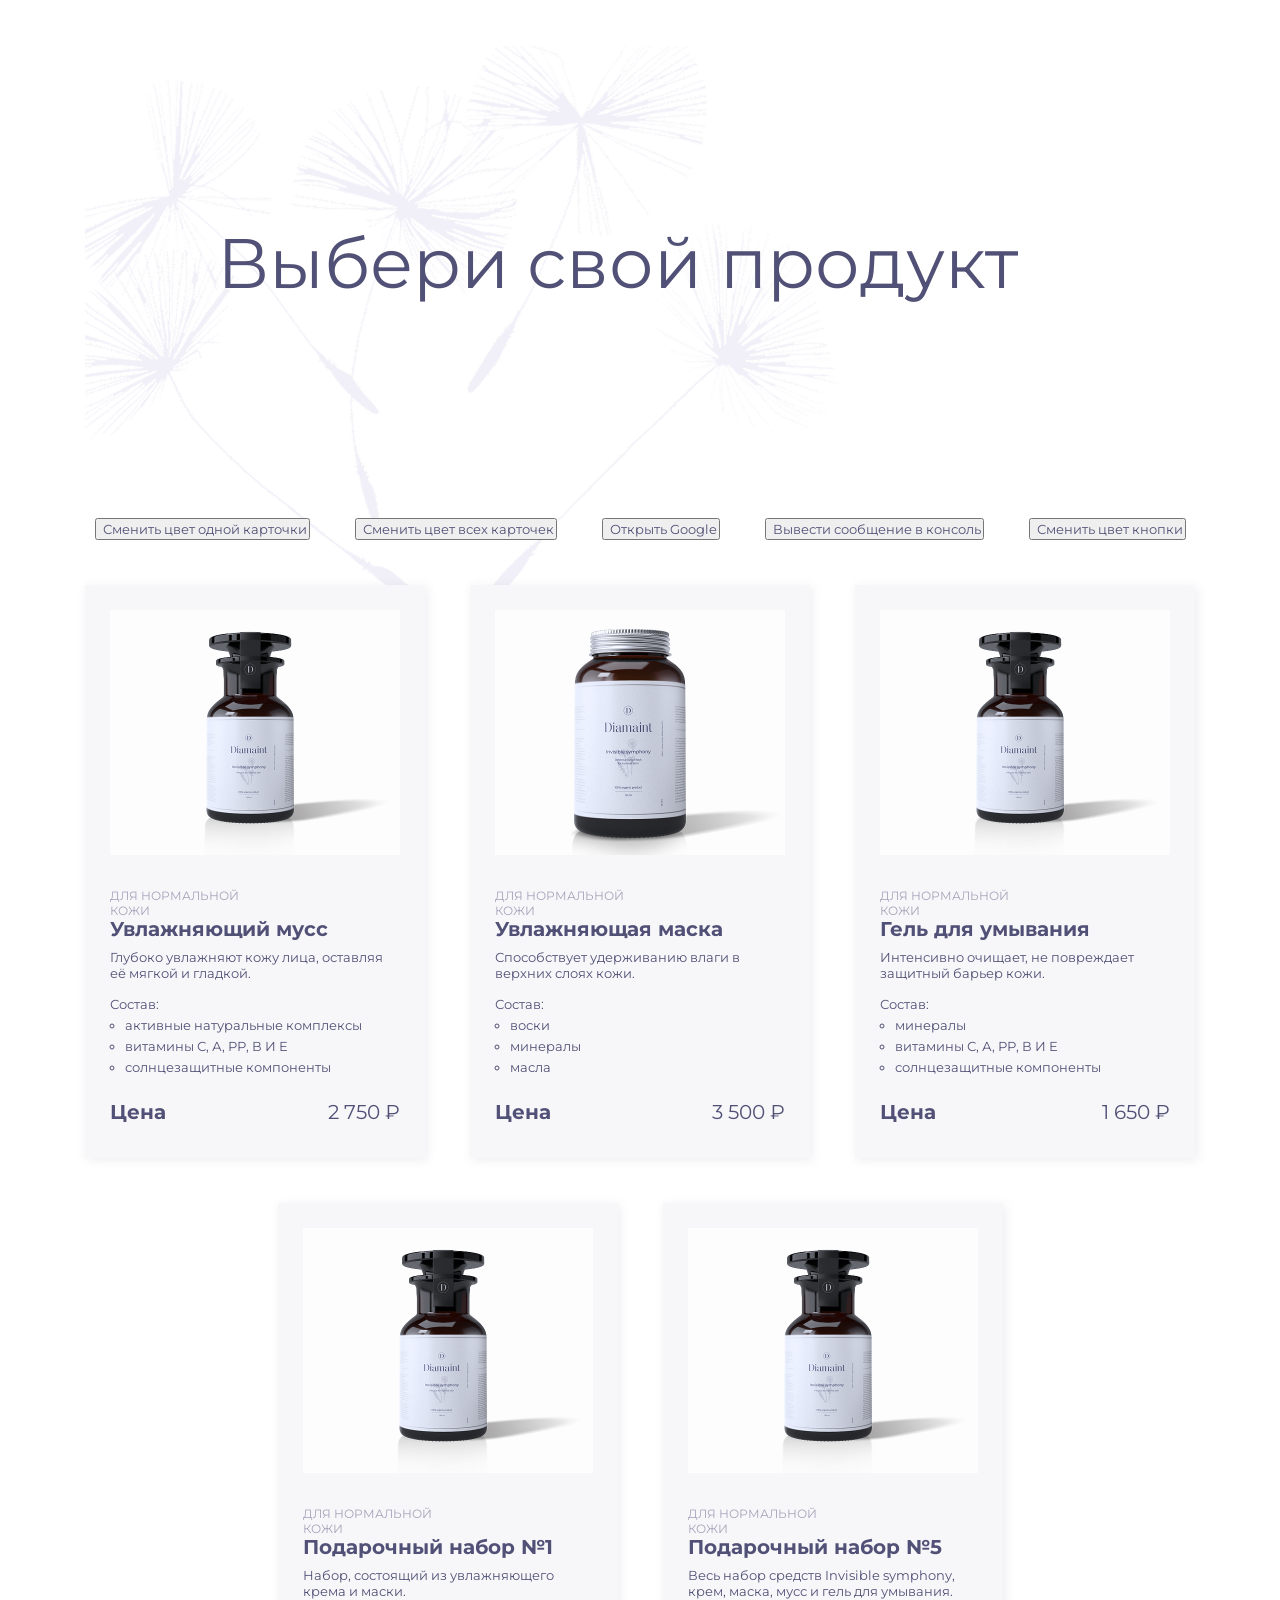
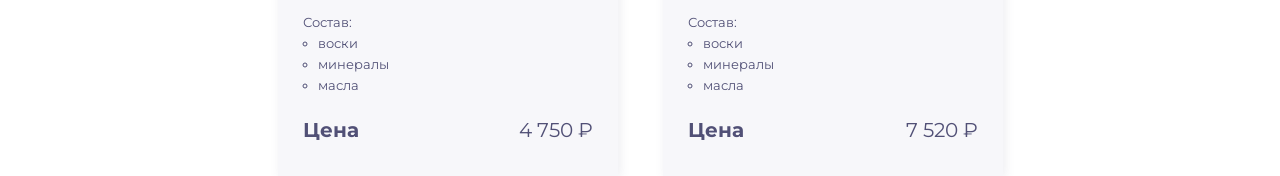
==== index.html @ 252ef2b2 "homework-7" ====
<!DOCTYPE html>
<html lang="en">
<head>
  <meta charset="UTF-8">
  <meta name="viewport" content="width=device-width, initial-scale=1.0">
  <title>Product card</title>
  <link rel="stylesheet" href="/style.css">
  <link rel="preconnect" href="https://fonts.googleapis.com">
  <link rel="preconnect" href="https://fonts.gstatic.com" crossorigin>
  <link href="https://fonts.googleapis.com/css2?family=Inter:ital,opsz,wght@0,14..32,100..900;1,14..32,100..900&family=Montserrat:ital,wght@0,100..900;1,100..900&family=PT+Serif:ital,wght@0,400;0,700;1,400;1,700&family=Roboto:ital,wght@0,100..900;1,100..900&display=swap" rel="stylesheet">
</head>
<body>
  <div>
    <header>
      <h1 class="main-title">Выбери свой продукт</h1>
    </header>

    <ul class="cards-group">
    <button class="change-card-color btn-style">Сменить цвет одной карточки</button>
    <button class="change-cards-color btn-style">Сменить цвет всех карточек</button>
    <button class="open-google-page btn-style">Открыть Google</button>
    <button class="console-log-message btn-style">Вывести сообщение в консоль</button>
    <button class="btn-color btn-style">Сменить цвет кнопки</button>
      <div class="bg-flowers"></div>
      <li class="cards-group-item">
        <div class="card-container">
          <img src="/images/mousse.png" alt="mousse" class="product-image" width="290px" height="245px">
          <p class="product-category">для нормальной кожи</p>
          <h3 class="product-name">Увлажняющий мусс</h3>
          <p class="product-description">Глубоко увлажняют кожу лица, оставляя её мягкой и гладкой.</p>
          <p>Состав:</p>
          <ul class="product-compound">
            <li class="product-compound-item">активные натуральные комплексы</li>
            <li class="product-compound-item">витамины С, А, РР, В И Е</li>
            <li class="product-compound-item">солнцезащитные компоненты</li>
          </ul>
          <div class="product-price-container">
            <span class="product-price-label">Цена</span>
            <span class="product-price">2 750 &#8381</span>
          </div>
        </div>
      </li>
      <li class="cards-group-item">
        <div class="card-container">
          <img src="/images/mask.png" alt="mousse" class="product-image" width="290px" height="245px">
          <p class="product-category">для нормальной кожи</p>
          <h3 class="product-name">Увлажняющая маска</h3>
          <p class="product-description">Способствует удерживанию влаги в верхних слоях кожи.</p>
          <p>Состав:</p>
          <ul class="product-compound">
            <li class="product-compound-item">воски</li>
            <li class="product-compound-item">минералы</li>
            <li class="product-compound-item">масла</li>
          </ul>
          <div class="product-price-container">
            <span class="product-price-label">Цена</span>
            <span class="product-price">3 500 &#8381</span>
          </div>
        </div>
      </li>
      <li class="cards-group-item">
        <div class="card-container">
          <img src="/images/mousse.png" alt="mousse" class="product-image" width="290px" height="245px">
          <p class="product-category">для нормальной кожи</p>
          <h3 class="product-name">Гель для умывания</h3>
          <p class="product-description">Интенсивно очищает, не повреждает защитный барьер кожи.</p>
          <p>Состав:</p>
          <ul class="product-compound">
            <li class="product-compound-item">минералы</li>
            <li class="product-compound-item">витамины С, А, РР, В И Е</li>
            <li class="product-compound-item">солнцезащитные компоненты</li>
          </ul>
          <div class="product-price-container">
            <span class="product-price-label">Цена</span>
            <span class="product-price">1 650 &#8381</span>
          </div>
        </div>
      </li>
      <li class="cards-group-item">
        <div class="card-container">
          <img src="/images/mousse.png" alt="mousse" class="product-image" width="290px" height="245px">
          <p class="product-category">для нормальной кожи</p>
          <h3 class="product-name">Подарочный набор №1</h3>
          <p class="product-description">Набор, состоящий из увлажняющего крема и маски.</p>
          <p>Состав:</p>
          <ul class="product-compound">
            <li class="product-compound-item">воски</li>
            <li class="product-compound-item">минералы</li>
            <li class="product-compound-item">масла</li>
          </ul>
          <div class="product-price-container">
            <span class="product-price-label">Цена</span>
            <span class="product-price">4 750 &#8381</span>
          </div>
        </div>
      </li>
      <li class="cards-group-item">
        <div class="card-container">
          <img src="/images/mousse.png" alt="mousse" class="product-image" width="290px" height="245px">
          <p class="product-category">для нормальной кожи</p>
          <h3 class="product-name">Подарочный набор №5</h3>
          <p class="product-description">Весь набор средств Invisible symphony, крем, маска, мусс и гель для умывания.</p>
          <p>Состав:</p>
          <ul class="product-compound">
            <li class="product-compound-item">воски</li>
            <li class="product-compound-item">минералы</li>
            <li class="product-compound-item">масла</li>
          </ul>
          <div class="product-price-container">
            <span class="product-price-label">Цена</span>
            <span class="product-price">7 520 &#8381</span>
          </div>
        </div>
      </li>
    </ul>

    <script src="main.js"></script>
    <script src="homework-5.js"></script>
    <script src="homework-6.js"></script>
    <script src="homework-7.js" type="module"></script>
  </div>
</body>
</html>
---- style.css ----
* {
  box-sizing: border-box;
  margin: 0;
  font-family: 'Montserrat', sans-serif;
  font-size: 13px;
  color: #515076;
}

.bg-yellow {
  background-color: #ffff00;
}

.main-title {
  font-weight: 400;
  font-size: 70px;
  height: 78px;
  width: 846px;
  margin: 220px auto;
}

.btn-style {
  padding-right: 1px;
  cursor: pointer;
}

.cards-group {
  width: 1110px;
  height: 1191px;
  display: flex;
  flex-wrap: wrap;
  margin: auto;
  padding: 0;
  justify-content: center;
  gap: 45px;
  position: relative;
}

.bg-flowers {
  position: absolute;
  background-image: url("/images/flowers.png");
  background-repeat: no-repeat;
  width: 790px;
  height: 697px;
  z-index: -1;
  top: -518px;
  left: 0px;
}

.cards-group-item {
   list-style-type: none;
   width: 340px;
   height: 573px;
}

.card-container {
  width: 340px;
  height: 573px;
  background-color: #F7F7FA;
  box-shadow: 2px 2px 10px 0px #5150761A;
  padding: 25px;
}

.product-category {
  font-size: 12px;
  width: 171px;
  height: 24px;
  color: #A5A3B9;
  text-transform: uppercase;
  margin-top: 30px;
  margin-bottom: 5px;
}

.product-name {
  font-size: 20px;
  height: 27px;
  font-weight: 700;
  margin-bottom: 5px;
}

.product-description {
  width: 287px;
  height: 36;
  font-size: 13px;
  margin-bottom: 15px;
}

.product-compound {
  padding-left: 15px;
  list-style-type: circle;
}

.product-compound-item {
  margin-top: 5px;
}

.product-price-container {
  margin-top: 25px;
  display: flex;
  justify-content: space-between;
  width: 290px;
  height: 24px;
}

.product-price-label {
  font-weight: 700;
  font-size: 20px;
}

.product-price {
  font-size: 20px;
}
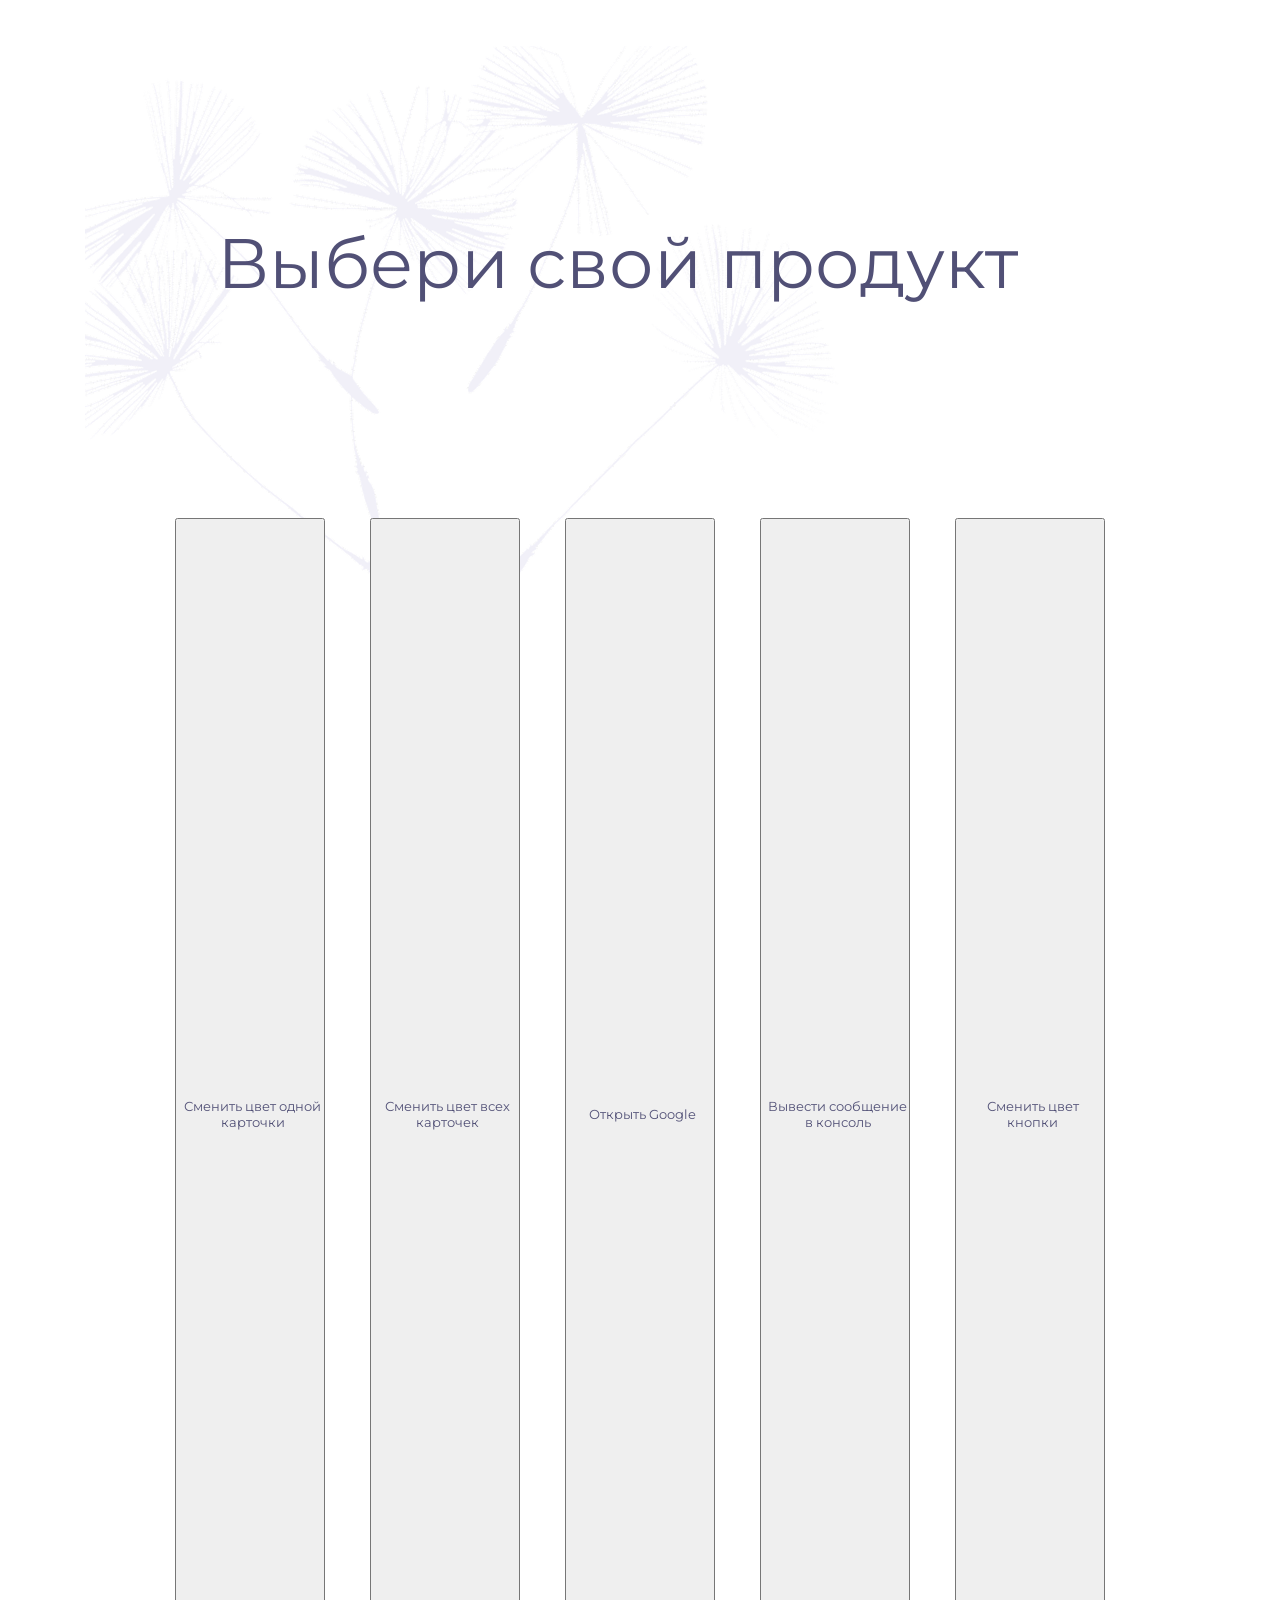
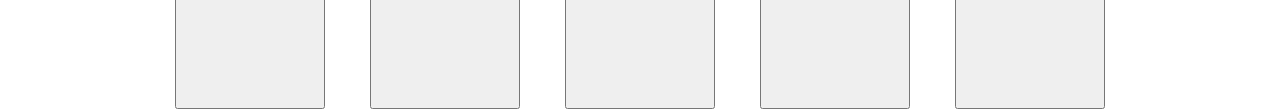
==== commit 8f93b037: "fix: fix errors" ====
--- a/index.html
+++ b/index.html
@@ -16,108 +16,37 @@
     </header>
 
     <ul class="cards-group">
-    <button class="change-card-color btn-style">Сменить цвет одной карточки</button>
-    <button class="change-cards-color btn-style">Сменить цвет всех карточек</button>
-    <button class="open-google-page btn-style">Открыть Google</button>
-    <button class="console-log-message btn-style">Вывести сообщение в консоль</button>
-    <button class="btn-color btn-style">Сменить цвет кнопки</button>
+      <button class="change-card-color btn-style">Сменить цвет одной карточки</button>
+      <button class="change-cards-color btn-style">Сменить цвет всех карточек</button>
+      <button class="open-google-page btn-style">Открыть Google</button>
+      <button class="console-log-message btn-style">Вывести сообщение в консоль</button>
+      <button class="btn-color btn-style">Сменить цвет кнопки</button>
       <div class="bg-flowers"></div>
+    </ul>
+
+    <template class="cards-template">
       <li class="cards-group-item">
         <div class="card-container">
-          <img src="/images/mousse.png" alt="mousse" class="product-image" width="290px" height="245px">
-          <p class="product-category">для нормальной кожи</p>
-          <h3 class="product-name">Увлажняющий мусс</h3>
-          <p class="product-description">Глубоко увлажняют кожу лица, оставляя её мягкой и гладкой.</p>
-          <p>Состав:</p>
+          <img alt="" class="product-image" width="290px" height="245px">
+          <p class="product-category"></p>
+          <h3 class="product-name"></h3>
+          <p class="product-description"></p>
+          <p class="composition">Состав:</p>
           <ul class="product-compound">
-            <li class="product-compound-item">активные натуральные комплексы</li>
-            <li class="product-compound-item">витамины С, А, РР, В И Е</li>
-            <li class="product-compound-item">солнцезащитные компоненты</li>
           </ul>
           <div class="product-price-container">
             <span class="product-price-label">Цена</span>
-            <span class="product-price">2 750 &#8381</span>
+            <span class="product-price"></span>
           </div>
         </div>
       </li>
-      <li class="cards-group-item">
-        <div class="card-container">
-          <img src="/images/mask.png" alt="mousse" class="product-image" width="290px" height="245px">
-          <p class="product-category">для нормальной кожи</p>
-          <h3 class="product-name">Увлажняющая маска</h3>
-          <p class="product-description">Способствует удерживанию влаги в верхних слоях кожи.</p>
-          <p>Состав:</p>
-          <ul class="product-compound">
-            <li class="product-compound-item">воски</li>
-            <li class="product-compound-item">минералы</li>
-            <li class="product-compound-item">масла</li>
-          </ul>
-          <div class="product-price-container">
-            <span class="product-price-label">Цена</span>
-            <span class="product-price">3 500 &#8381</span>
-          </div>
-        </div>
-      </li>
-      <li class="cards-group-item">
-        <div class="card-container">
-          <img src="/images/mousse.png" alt="mousse" class="product-image" width="290px" height="245px">
-          <p class="product-category">для нормальной кожи</p>
-          <h3 class="product-name">Гель для умывания</h3>
-          <p class="product-description">Интенсивно очищает, не повреждает защитный барьер кожи.</p>
-          <p>Состав:</p>
-          <ul class="product-compound">
-            <li class="product-compound-item">минералы</li>
-            <li class="product-compound-item">витамины С, А, РР, В И Е</li>
-            <li class="product-compound-item">солнцезащитные компоненты</li>
-          </ul>
-          <div class="product-price-container">
-            <span class="product-price-label">Цена</span>
-            <span class="product-price">1 650 &#8381</span>
-          </div>
-        </div>
-      </li>
-      <li class="cards-group-item">
-        <div class="card-container">
-          <img src="/images/mousse.png" alt="mousse" class="product-image" width="290px" height="245px">
-          <p class="product-category">для нормальной кожи</p>
-          <h3 class="product-name">Подарочный набор №1</h3>
-          <p class="product-description">Набор, состоящий из увлажняющего крема и маски.</p>
-          <p>Состав:</p>
-          <ul class="product-compound">
-            <li class="product-compound-item">воски</li>
-            <li class="product-compound-item">минералы</li>
-            <li class="product-compound-item">масла</li>
-          </ul>
-          <div class="product-price-container">
-            <span class="product-price-label">Цена</span>
-            <span class="product-price">4 750 &#8381</span>
-          </div>
-        </div>
-      </li>
-      <li class="cards-group-item">
-        <div class="card-container">
-          <img src="/images/mousse.png" alt="mousse" class="product-image" width="290px" height="245px">
-          <p class="product-category">для нормальной кожи</p>
-          <h3 class="product-name">Подарочный набор №5</h3>
-          <p class="product-description">Весь набор средств Invisible symphony, крем, маска, мусс и гель для умывания.</p>
-          <p>Состав:</p>
-          <ul class="product-compound">
-            <li class="product-compound-item">воски</li>
-            <li class="product-compound-item">минералы</li>
-            <li class="product-compound-item">масла</li>
-          </ul>
-          <div class="product-price-container">
-            <span class="product-price-label">Цена</span>
-            <span class="product-price">7 520 &#8381</span>
-          </div>
-        </div>
-      </li>
-    </ul>
+    </template>
 
     <script src="main.js"></script>
     <script src="homework-5.js"></script>
     <script src="homework-6.js"></script>
     <script src="homework-7.js" type="module"></script>
+    <script src="homework-8.js" type="module"></script>
   </div>
 </body>
 </html>
--- a/style.css
+++ b/style.css
@@ -21,6 +21,7 @@
 .btn-style {
   padding-right: 1px;
   cursor: pointer;
+  width:150px;
 }
 
 .cards-group {
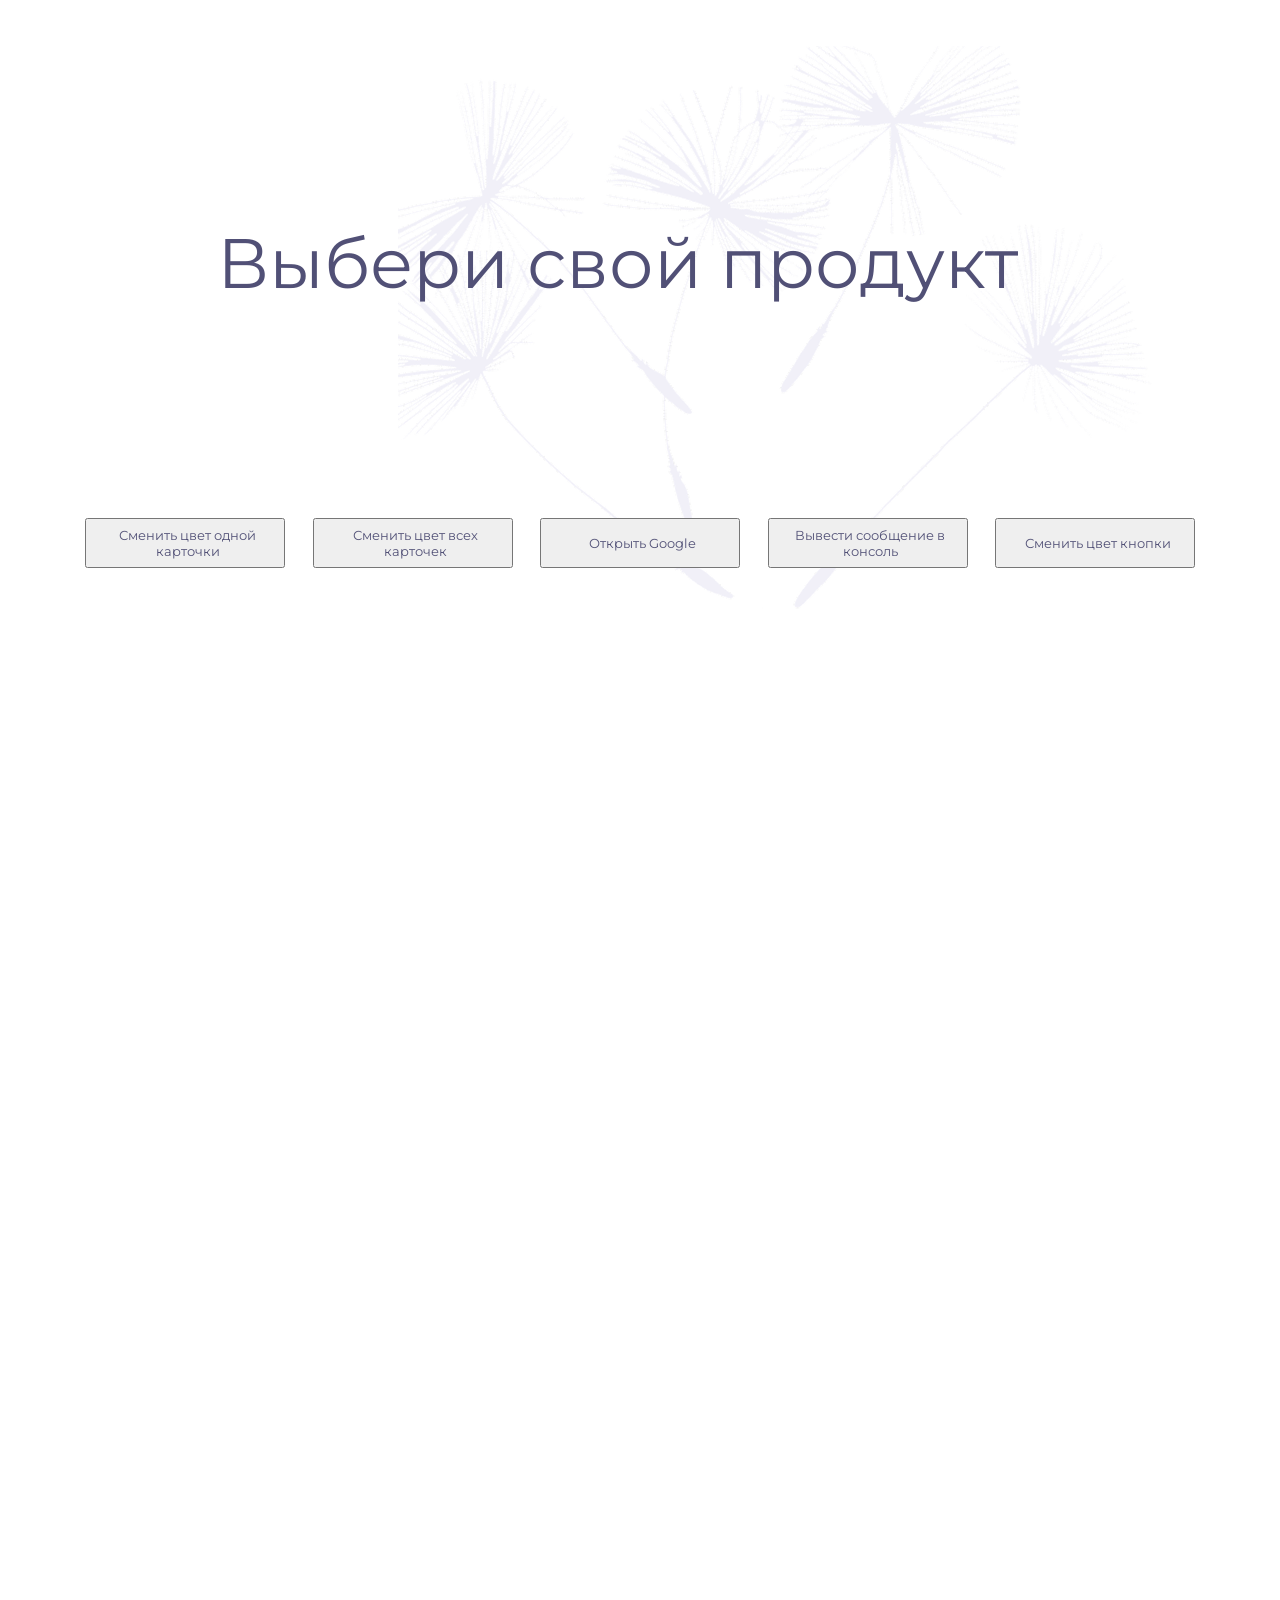
==== commit 5013b3ce: "fix: fix errors 2" ====
--- a/index.html
+++ b/index.html
@@ -14,15 +14,16 @@
     <header>
       <h1 class="main-title">Выбери свой продукт</h1>
     </header>
-
-    <ul class="cards-group">
+    <div class="buttons">      
       <button class="change-card-color btn-style">Сменить цвет одной карточки</button>
       <button class="change-cards-color btn-style">Сменить цвет всех карточек</button>
       <button class="open-google-page btn-style">Открыть Google</button>
       <button class="console-log-message btn-style">Вывести сообщение в консоль</button>
       <button class="btn-color btn-style">Сменить цвет кнопки</button>
-      <div class="bg-flowers"></div>
-    </ul>
+    </div>
+    <div class="bg-flowers"></div>
+
+    <ul class="cards-group"></ul>
 
     <template class="cards-template">
       <li class="cards-group-item">
--- a/style.css
+++ b/style.css
@@ -18,10 +18,20 @@
   margin: 220px auto;
 }
 
+
+.buttons {
+  width: 1110px;
+  margin: auto;
+  margin-bottom: 20px;
+  display: flex;
+  justify-content: space-between;
+}
+
 .btn-style {
   padding-right: 1px;
   cursor: pointer;
-  width:150px;
+  width: 200px;
+  height: 50px;
 }
 
 .cards-group {
@@ -43,8 +53,8 @@
   width: 790px;
   height: 697px;
   z-index: -1;
-  top: -518px;
-  left: 0px;
+  top: 0;
+  left: 398px;
 }
 
 .cards-group-item {
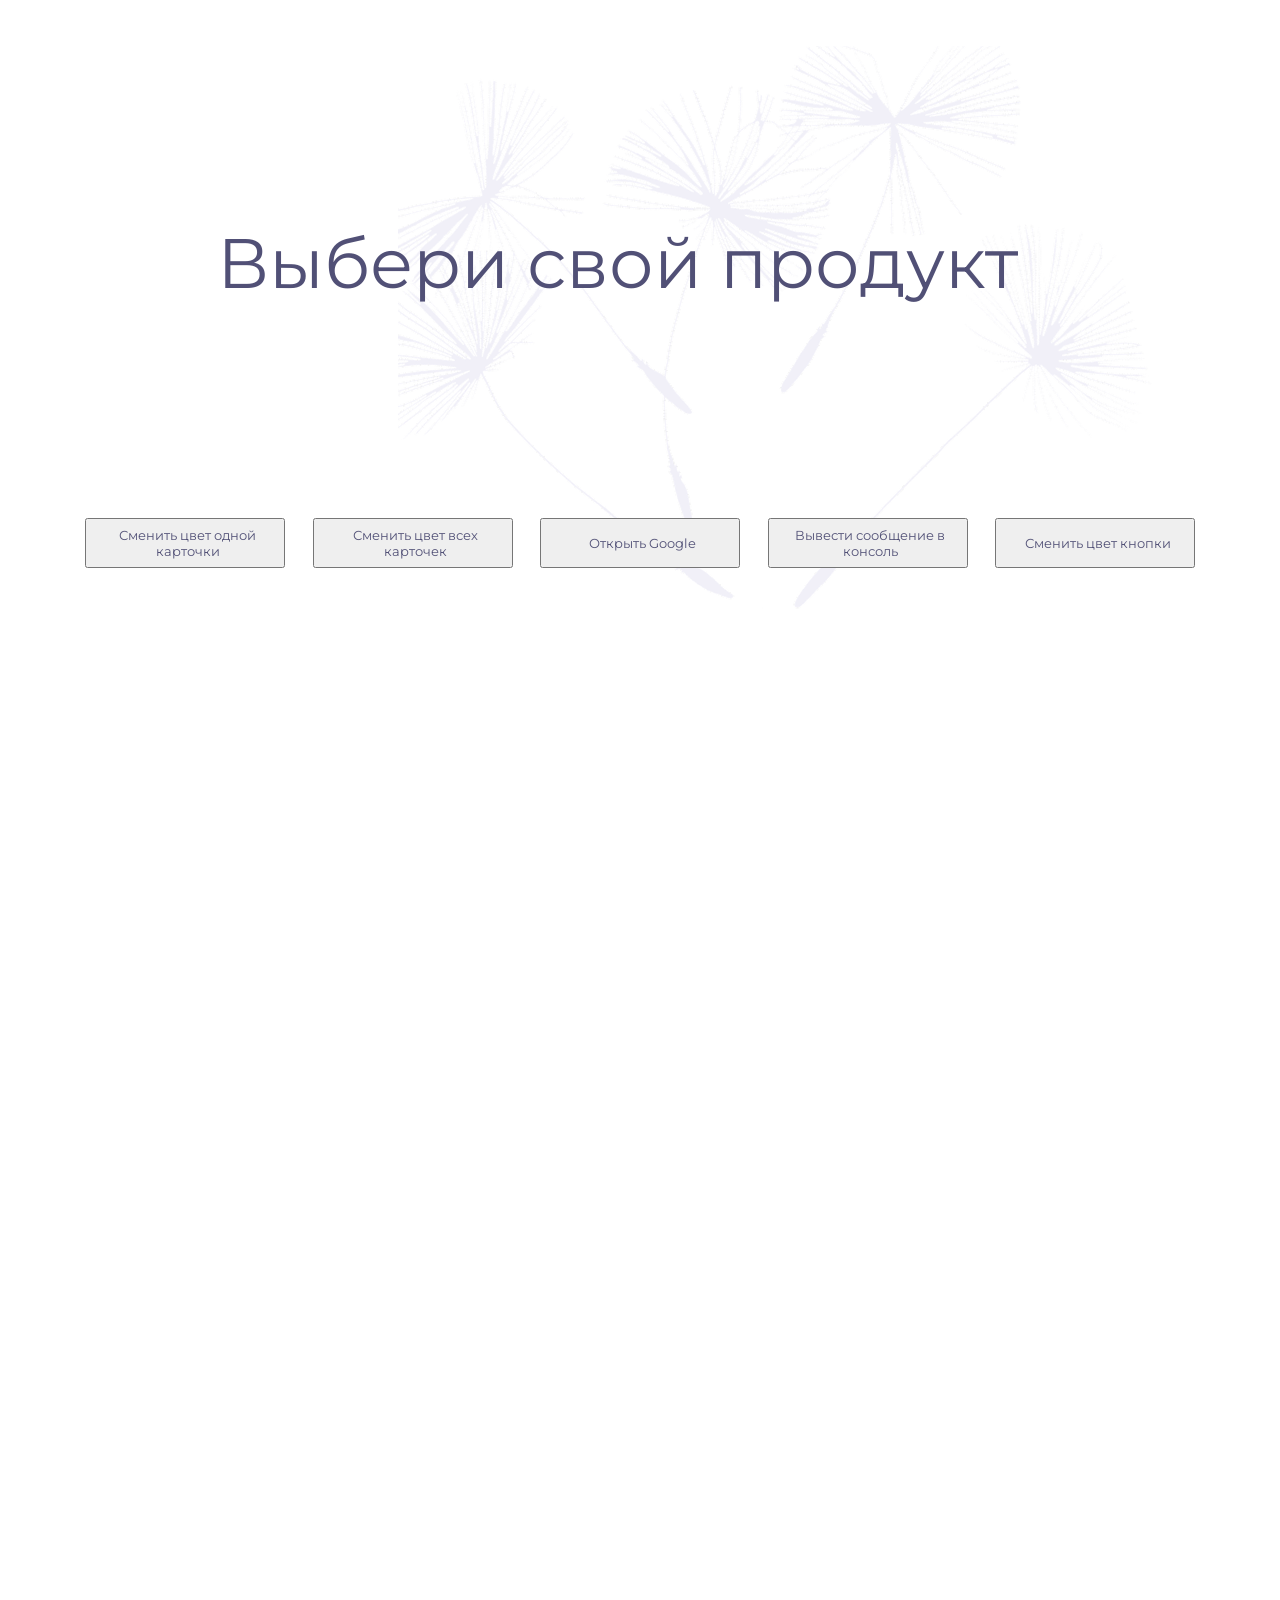
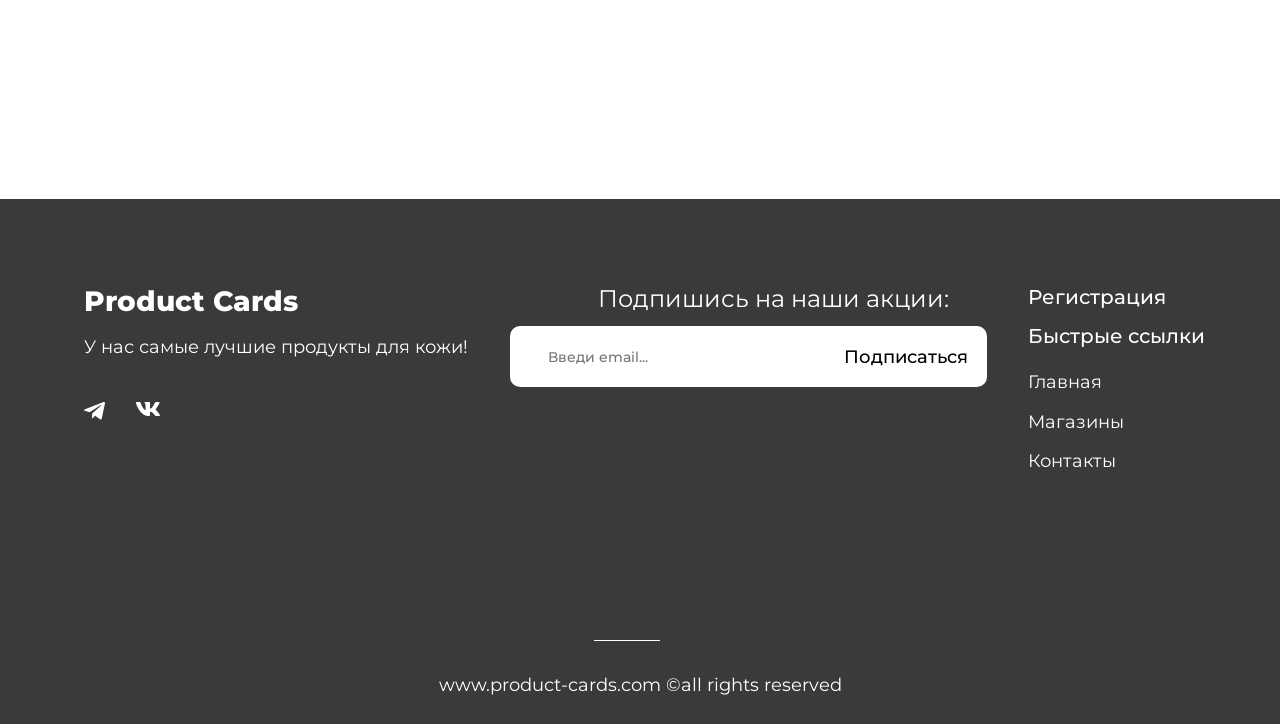
==== commit 1cad7bc1: "feat: created footer and modal" ====
--- a/index.html
+++ b/index.html
@@ -14,7 +14,7 @@
     <header>
       <h1 class="main-title">Выбери свой продукт</h1>
     </header>
-    <div class="buttons">      
+    <div class="buttons">
       <button class="change-card-color btn-style">Сменить цвет одной карточки</button>
       <button class="change-cards-color btn-style">Сменить цвет всех карточек</button>
       <button class="open-google-page btn-style">Открыть Google</button>
@@ -33,8 +33,7 @@
           <h3 class="product-name"></h3>
           <p class="product-description"></p>
           <p class="composition">Состав:</p>
-          <ul class="product-compound">
-          </ul>
+          <ul class="product-compound"></ul>
           <div class="product-price-container">
             <span class="product-price-label">Цена</span>
             <span class="product-price"></span>
@@ -43,11 +42,90 @@
       </li>
     </template>
 
+    <!-- 5. Создать кнопку "Регистрация". Создать модальное окно, используя классы "modal, modal-showed". 
+    Логика такая: при нажатии на кнопку у нас открывается модальное окно путем добавления modal-showed к div с классом modal. 
+    Не забываем добавить кнопку для закрытия модалки (крестик в углу).  
+    Важные правила создания модалки:
+    1) Задний фон должен быть затемнён, но не полностью черный (Создаем класс overlay, который будет затемнять всю страницу)
+    2) Модальное окно находиться ровно по центру страницы, независимо от масштаба -->
+
+    <!-- 6. Создать форму для регистрации внутри модального окна. 
+    Она должна содержать поля: имя, фамилия, дата рождения, логин, пароль, повторение пароля. 
+    Используйте <label> для того, что бы указать пользователю, какое поле за что отвечает. 
+    Также важно использовать placeholder (обо всем этом можно будет почитать в документации в конце поста) 
+    Разрешается добавить поля на ваше усмотрение. Все поля должны иметь валидацию. 
+    Если пользователь ввел два разных пароля или форма невалидна (используем метод checkValidity()) - мы должны предупредить его о том, 
+    что регистрация отклонена. Если регистрация успешна - выводим значения формы в лог, как в задании №4. 
+    Дополнительно мы должны добавить к этому объекту свойство createdOn и указать туда время создания (используем сущность new Date()). 
+    Также создайте внешнюю переменную user и присвойте ей этот объект. После успешной регистрации - модалка должны закрыться. -->
+    
+    <div class="overlay">
+        <div class="modal">
+          <form class="registration-form" name="registration-form">
+            <button class="modal-close-btn">X</button>
+            <label for="userName" class="reg-label">Имя:</label>
+            <input type="text" name="userName" id="userName" class="reg-input" required>
+            <label for="userSurName" class="reg-label">Фамилия:</label>
+            <input type="text" name="userSurName" id="userSurName" class="reg-input" required>
+            <label for="userAge" class="reg-label">Дата рождения:</label>
+            <input type="date" name="userAge" id="userAge" class="reg-input" required>
+            <label for="userLogin" class="reg-label">Логин:</label>
+            <input type="text" name="userLogin" id="userLogin" class="reg-input" required>
+            <label for="userPassword" class="reg-label">Пароль:</label>
+            <input type="password" name="userPassword" id="userPassword" class="reg-input"required>
+            <label for="userPassword2" class="reg-label">Повторите пароль:</label>
+            <input type="password" name="confirmPassword" id="confirm-password" class="reg-input" required>
+            <button type="submit" class="reg-submit-btn">Зарегистрироваться</button>
+          </form>
+        </div>
+    </div>
+     
+
+    <!-- 3. Сверстать данный footer (https://www.figma.com/design/H8BBp1sq6u6N0MqdF9hrsq/Untitled?node-id=0-1&t=xbP3bxfa7ojVOSJk-1), 
+     используя семантические теги (footer, nav и т.д.) -->
+    
+    <footer class="product-cards-footer">
+      <div class="footer-containner">
+        <div class="footer-title">
+          <h2 class="footer-heading">Product Cards</h2>
+          <p class="footer-description">У нас самые лучшие продукты для кожи!</p>
+          <div class="social-network-links">
+          <a href="#" class="telegram-link"><img src="/images/telegram-icon.svg" alt="telegram-link"></a>
+          <a href="#" class="vkontakte-link"><img src="/images/vkontakte-icon.svg" alt="vkontakte-link"></a>
+        </div>
+        </div>
+        <div class="subscribe">
+          <p class="subscribe-heading">Подпишись на наши акции:</p>
+          <form class="form" id="email-form">
+            <input type="email" placeholder="Введи email..." class="email-input" name="email">
+            <div class="subscribe-line"></div>
+            <button class="subscribe-button" type="submit">Подписаться</button>
+          </form>
+        </div>
+        <nav class="footer-nav">
+          <button class="registration-btn">Регистрация</button>
+          <p class="footer-nav-title">Быстрые ссылки</p>
+          <ul class="nav-list">
+            <li class="nav-list-item">Главная</li>
+            <li class="nav-list-item">Магазины</li>
+            <li class="nav-list-item">Контакты</li>
+          </ul>
+        </nav>
+      </div>
+      <address class="adress">
+        <div class="footer-adress">
+          <div class="footer-line"></div>
+          <p class="adress-text">www.product-cards.com ©all rights reserved</p> 
+        </div>
+      </address>
+    </footer>
+
     <script src="main.js"></script>
     <script src="homework-5.js"></script>
     <script src="homework-6.js"></script>
     <script src="homework-7.js" type="module"></script>
     <script src="homework-8.js" type="module"></script>
+    <script src="homework-9.js"></script>
   </div>
 </body>
 </html>
--- a/style.css
+++ b/style.css
@@ -4,6 +4,10 @@
   font-family: 'Montserrat', sans-serif;
   font-size: 13px;
   color: #515076;
+}
+
+body {
+  overlay: 0.5;
 }
 
 .bg-yellow {
@@ -119,4 +123,226 @@
 
 .product-price {
   font-size: 20px;
+}
+
+.product-cards-footer {
+  width: 100%;
+  background-color: #3A3A3A;
+  margin: 20px auto 0;
+}
+
+.footer-containner {
+  padding-top: 85px;
+  padding-left: 84px;
+  padding-right: 75px;
+  display: flex;
+  justify-content: space-between;
+  color: #FFFFFF;
+  margin:auto;
+  height: 147px;
+}
+
+.footer-heading {
+  font-weight: 800;
+  font-size: 28px;
+  color: #FFFFFF;
+}
+
+.footer-line {
+  width: 66px;
+  height: 1px;
+  background-color:#FFFFFF;
+}
+
+.footer-description {
+  font-size: 18px;
+  color: #FFFFFF;
+  padding-top: 18px;
+}
+
+.subscribe {
+  width: 477px;
+  height: 103px;
+}
+
+.subscribe-heading {
+  font-size: 24px;
+  color: #FFFFFF;
+  padding-left: 88px;
+  margin-bottom: 13px;
+}
+
+.form {
+  background-color: #FFFFFF;
+  width: 477;
+  height: 61px;
+  border: none;
+  border-radius: 10px;
+  display: flex;
+  justify-content: space-between;
+  padding-left: 36px;
+  padding-right: 15px;
+}
+
+.email-input {
+  border: none;
+  outline: none;
+  background-color: #FFFFFF;
+  font-weight: 500;
+  font-size: 14px;
+}
+
+.subscribe-button {
+  background-color: #FFFFFF;
+  color: #000000;
+  font-weight: 500;
+  font-size: 18px;
+  border: none;
+  cursor: pointer;
+}
+
+.subscribe-line {
+  width: 1px;
+  height: 18px;
+  background-color: #000000;
+  margin-top: 21.5px;
+  margin-left: 90px;
+}
+
+.registration-btn {
+  border: none;
+  border-radius: 10px;
+  padding-left: 0;
+  padding-bottom: 15px;
+  background-color: #3A3A3A;
+  color: #FFFFFF;
+  font-size: 20px;
+  font-weight: 500;
+  cursor: pointer;
+}
+
+.footer-nav-title {
+  font-size: 20px;
+  font-weight: 500;
+  color: #FFFFFF;
+  padding-bottom: 23px;
+}
+
+.nav-list {
+  list-style: none;
+  padding: 0;
+}
+
+.nav-list-item {
+  color: #FFFFFF;
+  font-size: 18px;
+  padding-bottom: 17.7px;
+}
+
+.social-network-links {
+  display: flex;
+  padding-top: 44px;
+}
+
+.vkontakte-link {
+  margin-left: 30.5px;
+}
+
+.adress {
+  padding-top: 294px;
+    display: flex;
+  justify-content: center;
+}
+
+.footer-line {
+  margin-left: 155px;
+}
+
+.adress-text {
+  color: #FFFFFF;
+  font-size: 18px;
+  font-style: normal;
+  padding-top: 33px;
+  padding-bottom: 28px;
+}
+
+.modal {
+  display: none;
+  position: fixed;
+  top: 50%;
+  left: 50%;
+  transform: translate(-50%, -50%);
+  background-color: #c5c2c2;
+  width: 400px;
+  height: 500px;
+  margin-left: auto;
+  margin-right: auto;
+  align-items: center;
+  border-radius: 10px;
+  z-index: 1000;
+}
+
+.modal-showed {
+  display: flex;
+}
+
+.modal-overlay {
+  position: fixed;
+  top: 0;
+  left: 0;
+  width: 100%;
+  height: 100%;
+  background-color: #000000b3;
+  z-index: +1;
+}
+
+.modal-close-btn {
+  position: absolute;
+  left: 374px;
+  bottom: 471px;
+  cursor: pointer;
+  background-color: #757575;
+  border: none;
+  border-radius: 0 10px 0 10px;
+  font-size: 22px;
+  color: #000000;
+}
+
+.registration-form {
+  display: flex;
+  flex-direction: column;
+  width: 200px;
+  margin-left: auto;
+  margin-right: auto;
+  align-items: center;
+  border-radius: 10px;
+}
+
+.reg-label {
+  color: #000000;
+  font-size: 18px;
+  font-weight: 500;
+  padding-top: 12px;
+}
+
+.reg-input {
+  outline: none;
+  border: none;
+  height: 30px;
+  width: 260px;
+  font-size: 18px;
+  color: #000000;
+  border-radius: 5px;
+}
+
+.reg-submit-btn {
+  background-color: #757575;
+  border: none;
+  border-radius: 5px;
+  width: 260px;
+  height: 35px;
+  font-size: 18px;
+  color: #ffffff;
+  margin-top: 20px;
+  cursor: pointer
 }
